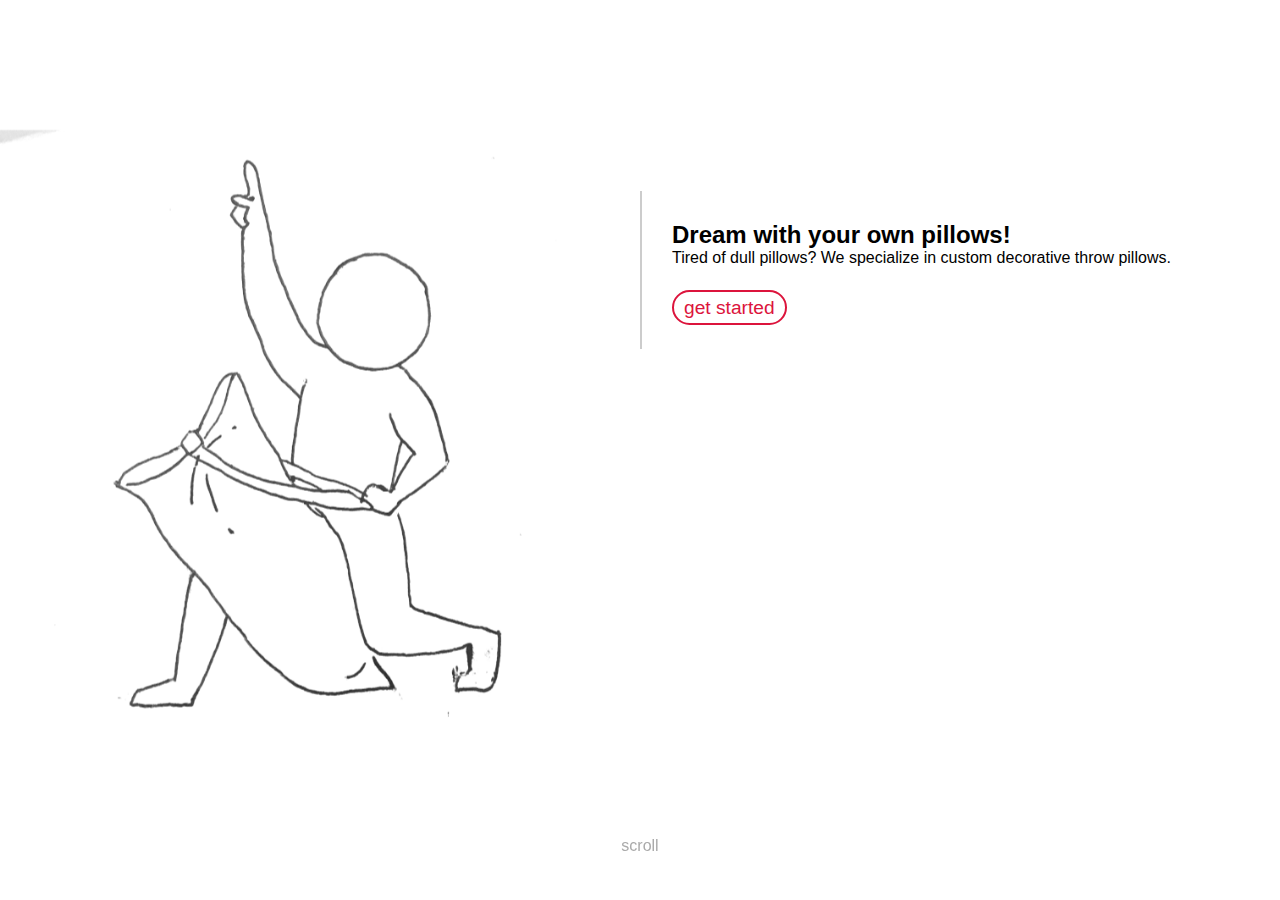
==== index.html @ 78329777 "initial push" ====
<!DOCTYPE html>
<html>
<head>
	<title>Flip Stitch Pillow</title>
	<link rel="stylesheet" type="text/css" href="index.css">
</head>
<body>
	<div id="left">
		<img id="pic0" class="pics" src="pic1.jpg" />
		<img id="pic1" class="pics hidden" src="pic2.jpg" />
		<img id="pic2" class="pics hidden" src="pic3.jpg" />
	</div>

	<div id="right">
		<div class="brag-content-holder">
			<h2>Dream with your own pillows!</h2>
			<div class="brag-holder">
				<p id="brag">Tired of dull pillows? We specialize in custom decorative throw pillows.</p>
			</div>
			<div id='start-holder'>
				<a id="start" class = "crimson" href="type.html">get started</a>
			</div>
		</div>

	<div id="scroll-please">scroll</div>
<script src="index.js"></script>
</body>
</html>
---- index.css ----
* {
	padding: 0;
	margin: 0;
	border: 0;
	text-decoration: none;
	font-family: sans-serif;
}

#left {
	width: 50vw;
	height: 100vh;
	position: fixed;
	left: 0;
}

.pics {
	width: 100%;
	margin: auto;
	position: absolute;
	vertical-align:middle;
	top: 50%;
	transform: translateY(-50%);
	display: block;
	transition: ease-in 8s;
}

.pics.hidden {
	display: none;
	transition: ease-in 0.4s;
}

#brag.changing {
	opacity: 0.5;
}

#right {
	width: 50vw;
	height: 100vh;
	position: absolute;
	right: 0;
}

.brag-content-holder {
	display: block;
	margin-top: 30vh;
	transform: translateY(-50%);
	padding: 30px;
	border-left: 2px solid #ccc;
}

#scroll-please {
	position: fixed;
	bottom: 5vh;
	left: 50vw;
	transform: translateX(-50%);
	color: #AAA;
}

.crimson {
	color: crimson;
}

#start-holder {
	margin-top: 30px;
	
}

#start {
	border: 2px crimson solid;
	border-radius: 999px;
	padding: 5px 10px;
	font-size: 120%;
}

#start:hover {
	background-color: crimson;
	color: white;
	transition-duration: 0.5s;
}
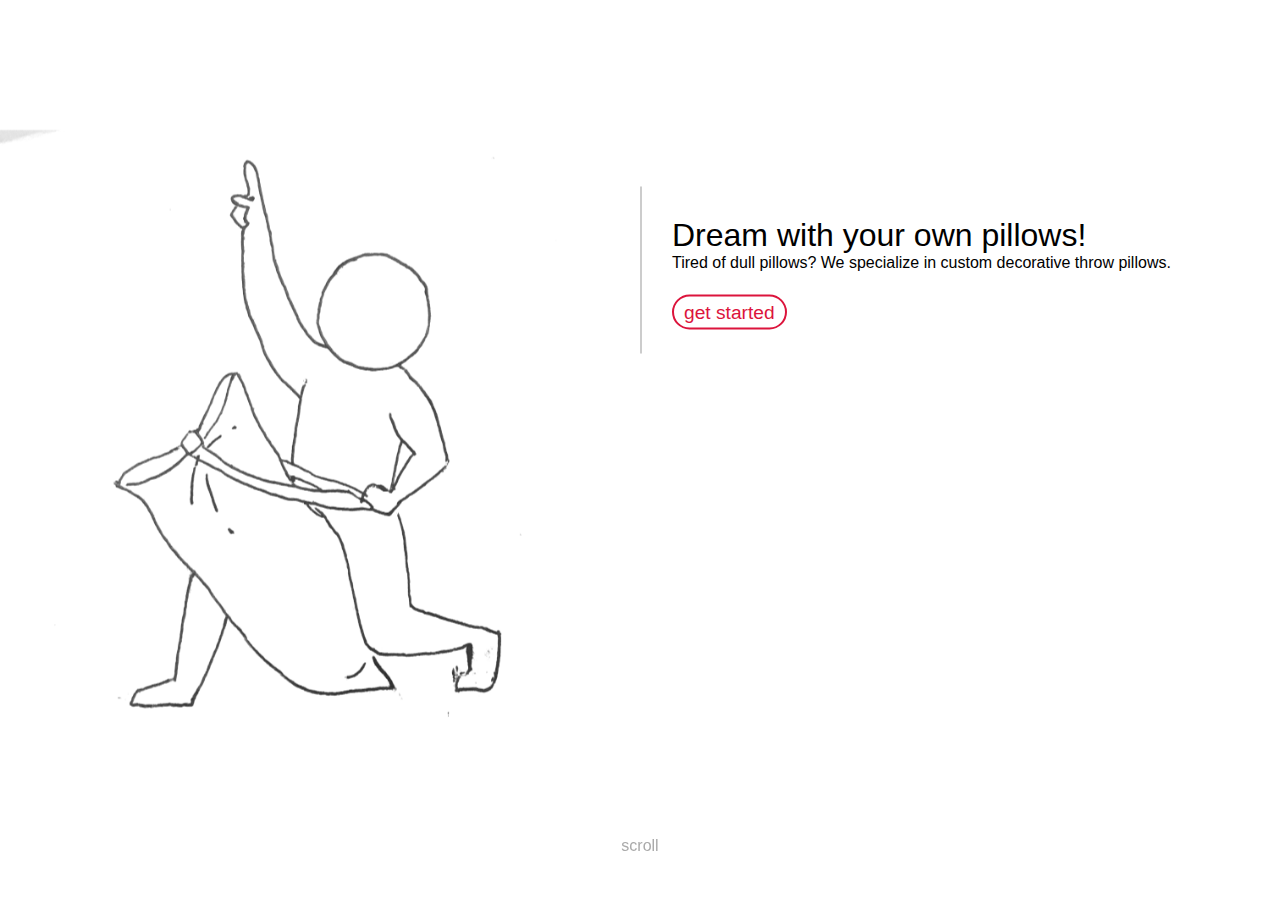
==== commit c28708c3: "update h1 tags" ====
--- a/index.html
+++ b/index.html
@@ -13,7 +13,7 @@
 
 	<div id="right">
 		<div class="brag-content-holder">
-			<h2>Dream with your own pillows!</h2>
+			<h1>Dream with your own pillows!</h1>
 			<div class="brag-holder">
 				<p id="brag">Tired of dull pillows? We specialize in custom decorative throw pillows.</p>
 			</div>
--- a/index.css
+++ b/index.css
@@ -4,6 +4,10 @@
 	border: 0;
 	text-decoration: none;
 	font-family: sans-serif;
+}
+
+h1 {
+	font-weight: 400;
 }
 
 #left {
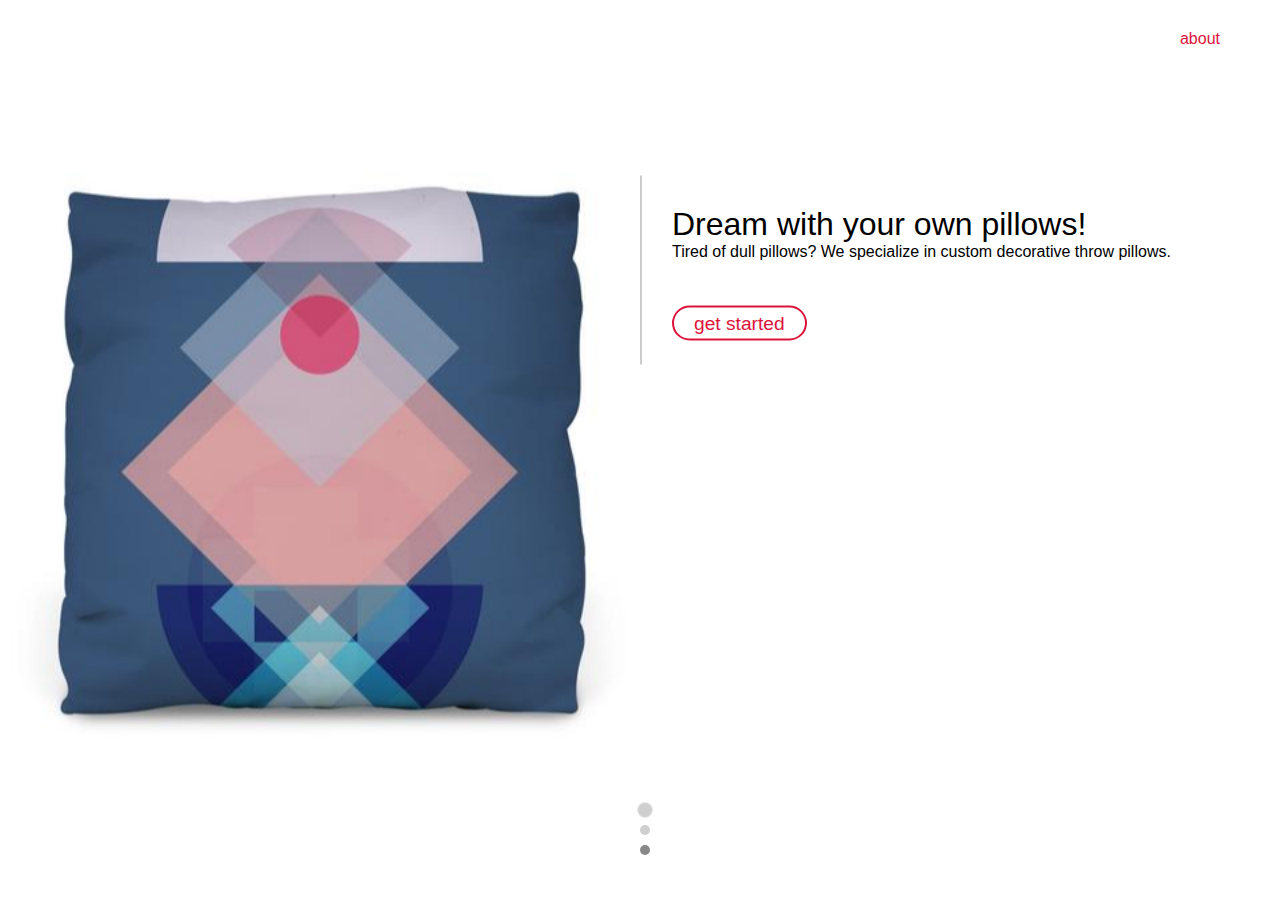
==== commit 1705c7a5: "added assets" ====
--- a/index.html
+++ b/index.html
@@ -2,9 +2,11 @@
 <html>
 <head>
 	<title>Flip Stitch Pillow</title>
+	<link rel="stylesheet" type="text/css" href="general.css">
 	<link rel="stylesheet" type="text/css" href="index.css">
 </head>
 <body>
+	<a id="about" href="#">about</a>
 	<div id="left">
 		<img id="pic0" class="pics" src="pic1.jpg" />
 		<img id="pic1" class="pics hidden" src="pic2.jpg" />
@@ -22,7 +24,11 @@
 			</div>
 		</div>
 
-	<div id="scroll-please">scroll</div>
+	<div id="scroll-holder">
+		<span class="dot"></span>
+		<span class="dot"></span>
+		<span class="dot"></span>
+	</div>
 <script src="index.js"></script>
 </body>
 </html>--- a/general.css
+++ b/general.css
@@ -0,0 +1,16 @@
+* {
+	text-decoration: none;
+	font-family: sans-serif;
+	padding: 0;
+	margin: 0;
+	border: 0;
+}
+
+input, textarea {
+	padding: 5px;
+	border: 1px grey solid;
+}
+
+h1 {
+	font-weight: 300;
+}
--- a/index.css
+++ b/index.css
@@ -1,10 +1,4 @@
-* {
-	padding: 0;
-	margin: 0;
-	border: 0;
-	text-decoration: none;
-	font-family: sans-serif;
-}
+
 
 h1 {
 	font-weight: 400;
@@ -25,16 +19,21 @@
 	top: 50%;
 	transform: translateY(-50%);
 	display: block;
-	transition: ease-in 8s;
+	opacity: 1;
+	transition: opacity 0.2s;
 }
 
 .pics.hidden {
-	display: none;
-	transition: ease-in 0.4s;
+	/*display: none;*/
+	opacity: 0;
 }
 
 #brag.changing {
 	opacity: 0.5;
+}
+
+.brag-holder {
+	height: 40px;
 }
 
 #right {
@@ -52,12 +51,41 @@
 	border-left: 2px solid #ccc;
 }
 
-#scroll-please {
+#scroll-holder {
 	position: fixed;
 	bottom: 5vh;
 	left: 50vw;
 	transform: translateX(-50%);
-	color: #AAA;
+}
+
+#scroll-holder span {
+	border-radius: 999px;
+	width: 10px;
+	height: 10px;
+	background-color: #888;
+	position: absolute;
+	bottom: 0;
+	opacity: 0.4;
+	transition: opacity 0.5s;
+}
+
+#scroll-holder span:nth-child(1){
+	bottom: 40px;
+}
+
+#scroll-holder span:nth-child(2){
+	bottom: 20px;
+}
+
+#scroll-holder span.active{
+	transition: opacity 0.5s;
+	opacity: 1;
+}
+
+#scroll-holder span.onThisPage{
+	width: 15px;
+	height: 15px;
+	transform: translate3d(-2.5px, 2.5px, 0);
 }
 
 .crimson {
@@ -72,7 +100,7 @@
 #start {
 	border: 2px crimson solid;
 	border-radius: 999px;
-	padding: 5px 10px;
+	padding: 5px 20px;
 	font-size: 120%;
 }
 
@@ -81,3 +109,12 @@
 	color: white;
 	transition-duration: 0.5s;
 }
+
+#about {
+	position: absolute;
+	top: 0;
+	right: 0;
+	margin: 30px 60px;
+	color: crimson;
+	z-index: 999;
+}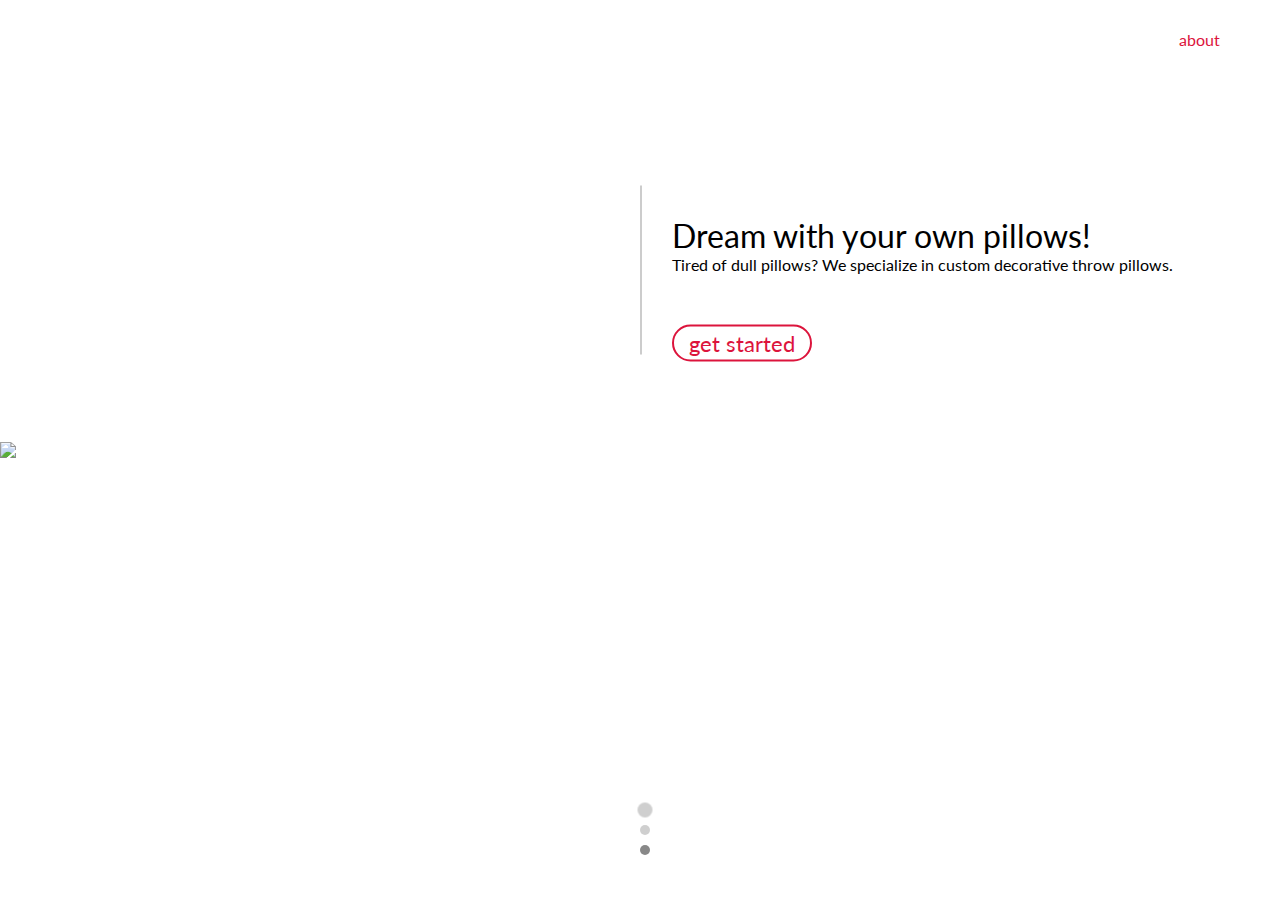
==== commit 53c36cd1: "Let alone the cart page, everything else functions pretty well" ====
--- a/index.html
+++ b/index.html
@@ -2,15 +2,21 @@
 <html>
 <head>
 	<title>Flip Stitch Pillow</title>
-	<link rel="stylesheet" type="text/css" href="general.css">
-	<link rel="stylesheet" type="text/css" href="index.css">
+	<script
+	  src="https://code.jquery.com/jquery-2.2.4.min.js"
+	  integrity="sha256-BbhdlvQf/xTY9gja0Dq3HiwQF8LaCRTXxZKRutelT44="
+	  crossorigin="anonymous"></script>
+	<script src="js/index.js"></script>
+	<link rel="stylesheet" type="text/css" href="css/general.css">
+	<link rel="stylesheet" type="text/css" href="css/index.css">
+	<link href="https://fonts.googleapis.com/css?family=Lato:300" rel="stylesheet">
 </head>
 <body>
-	<a id="about" href="#">about</a>
+	<a id="about" class="borderless-button" href="about.html">about</a>
 	<div id="left">
-		<img id="pic0" class="pics" src="pic1.jpg" />
-		<img id="pic1" class="pics hidden" src="pic2.jpg" />
-		<img id="pic2" class="pics hidden" src="pic3.jpg" />
+		<img id="pic0" class="pics" src="https://cdn.shopify.com/s/files/1/0285/1316/products/MAB-0003-TPLW-SQ-1_large.jpg?v=1476132782" />
+		<img id="pic1" class="pics hidden" src="https://cdn.shopify.com/s/files/1/1354/6307/products/il_fullxfull.1093117748_ls0n_2048x2048.jpg?v=1496259415" />
+		<img id="pic2" class="pics hidden" src="https://www.redcandy.co.uk/media/catalog/product/cache/1/image/426x426/9df78eab33525d08d6e5fb8d27136e95/k/i/kico-banksy-heart-balloon-sofa-cushion.1507840129.jpg" />
 	</div>
 
 	<div id="right">
@@ -20,7 +26,7 @@
 				<p id="brag">Tired of dull pillows? We specialize in custom decorative throw pillows.</p>
 			</div>
 			<div id='start-holder'>
-				<a id="start" class = "crimson" href="type.html">get started</a>
+				<a id="start" class="bordered-button" href="type.html">get started</a>
 			</div>
 		</div>
 
@@ -29,6 +35,5 @@
 		<span class="dot"></span>
 		<span class="dot"></span>
 	</div>
-<script src="index.js"></script>
 </body>
 </html>--- a/css/general.css
+++ b/css/general.css
@@ -0,0 +1,65 @@
+* {
+	text-decoration: none;
+	padding: 0;
+	margin: 0;
+	border: 0;
+	font-family: 'Lato', sans-serif;
+}
+
+input, textarea {
+	padding: 5px;
+	border: 1px grey solid;
+}
+
+h1 {
+	font-weight: 400;
+}
+
+h2 {
+	margin-top: 15px;
+	margin-bottom: 3px;
+}
+
+p {
+	margin-bottom: 5px;
+}
+
+.bordered-button {
+	border: 2px crimson solid;
+	border-radius: 999px;
+	padding: 5px 10px;
+	font-size: 120%;
+	color: crimson;
+	width: 200px;
+	position: absolute;
+	text-align: center;
+}
+
+
+.bordered-button:hover{
+	background-color: crimson;
+	color: white;
+	transition-duration: 0.5s;
+}
+
+.borderless-button {
+	color: crimson;
+}
+
+.borderless-button:hover {
+	text-decoration: underline;
+}
+
+.disabled-bordered-button {
+	border-color:#aaa;
+	color: #aaa;
+}
+
+.disabled-bordered-button:hover {
+	background-color:#aaa;
+	color: white;
+}
+
+.functionally-disabled {
+	pointer-events: none;
+}
--- a/css/index.css
+++ b/css/index.css
@@ -0,0 +1,108 @@
+
+
+h1 {
+	font-weight: 400;
+}
+
+#left {
+	width: 50vw;
+	height: 100vh;
+	position: fixed;
+	left: 0;
+}
+
+.pics {
+	width: 100%;
+	margin: auto;
+	position: absolute;
+	vertical-align:middle;
+	top: 50%;
+	transform: translateY(-50%);
+	display: block;
+	opacity: 1;
+	transition: opacity 0.2s;
+}
+
+.pics.hidden {
+	/*display: none;*/
+	opacity: 0;
+}
+
+#brag.changing {
+	opacity: 0.5;
+}
+
+.brag-holder {
+	height: 40px;
+}
+
+#right {
+	width: 50vw;
+	height: 100vh;
+	position: absolute;
+	right: 0;
+}
+
+.brag-content-holder {
+	display: block;
+	margin-top: 30vh;
+	transform: translateY(-50%);
+	padding: 30px;
+	border-left: 2px solid #ccc;
+}
+
+#scroll-holder {
+	position: fixed;
+	bottom: 5vh;
+	left: 50vw;
+	transform: translateX(-50%);
+}
+
+#scroll-holder span {
+	border-radius: 999px;
+	width: 10px;
+	height: 10px;
+	background-color: #888;
+	position: absolute;
+	bottom: 0;
+	opacity: 0.4;
+	transition: opacity 0.5s;
+}
+
+#scroll-holder span:nth-child(1){
+	bottom: 40px;
+}
+
+#scroll-holder span:nth-child(2){
+	bottom: 20px;
+}
+
+#scroll-holder span.active{
+	transition: opacity 0.5s;
+	opacity: 1;
+}
+
+#scroll-holder span.onThisPage{
+	width: 15px;
+	height: 15px;
+	transform: translate3d(-2.5px, 2.5px, 0);
+}
+
+#start {
+	font-size: 140%;
+	padding: 3px 15px;
+	width: initial;
+}
+
+#start-holder {
+	margin-top: 30px;
+	
+}
+
+#about {
+	position: absolute;
+	top: 0;
+	right: 0;
+	z-index: 999;
+	margin: 30px 60px;
+}